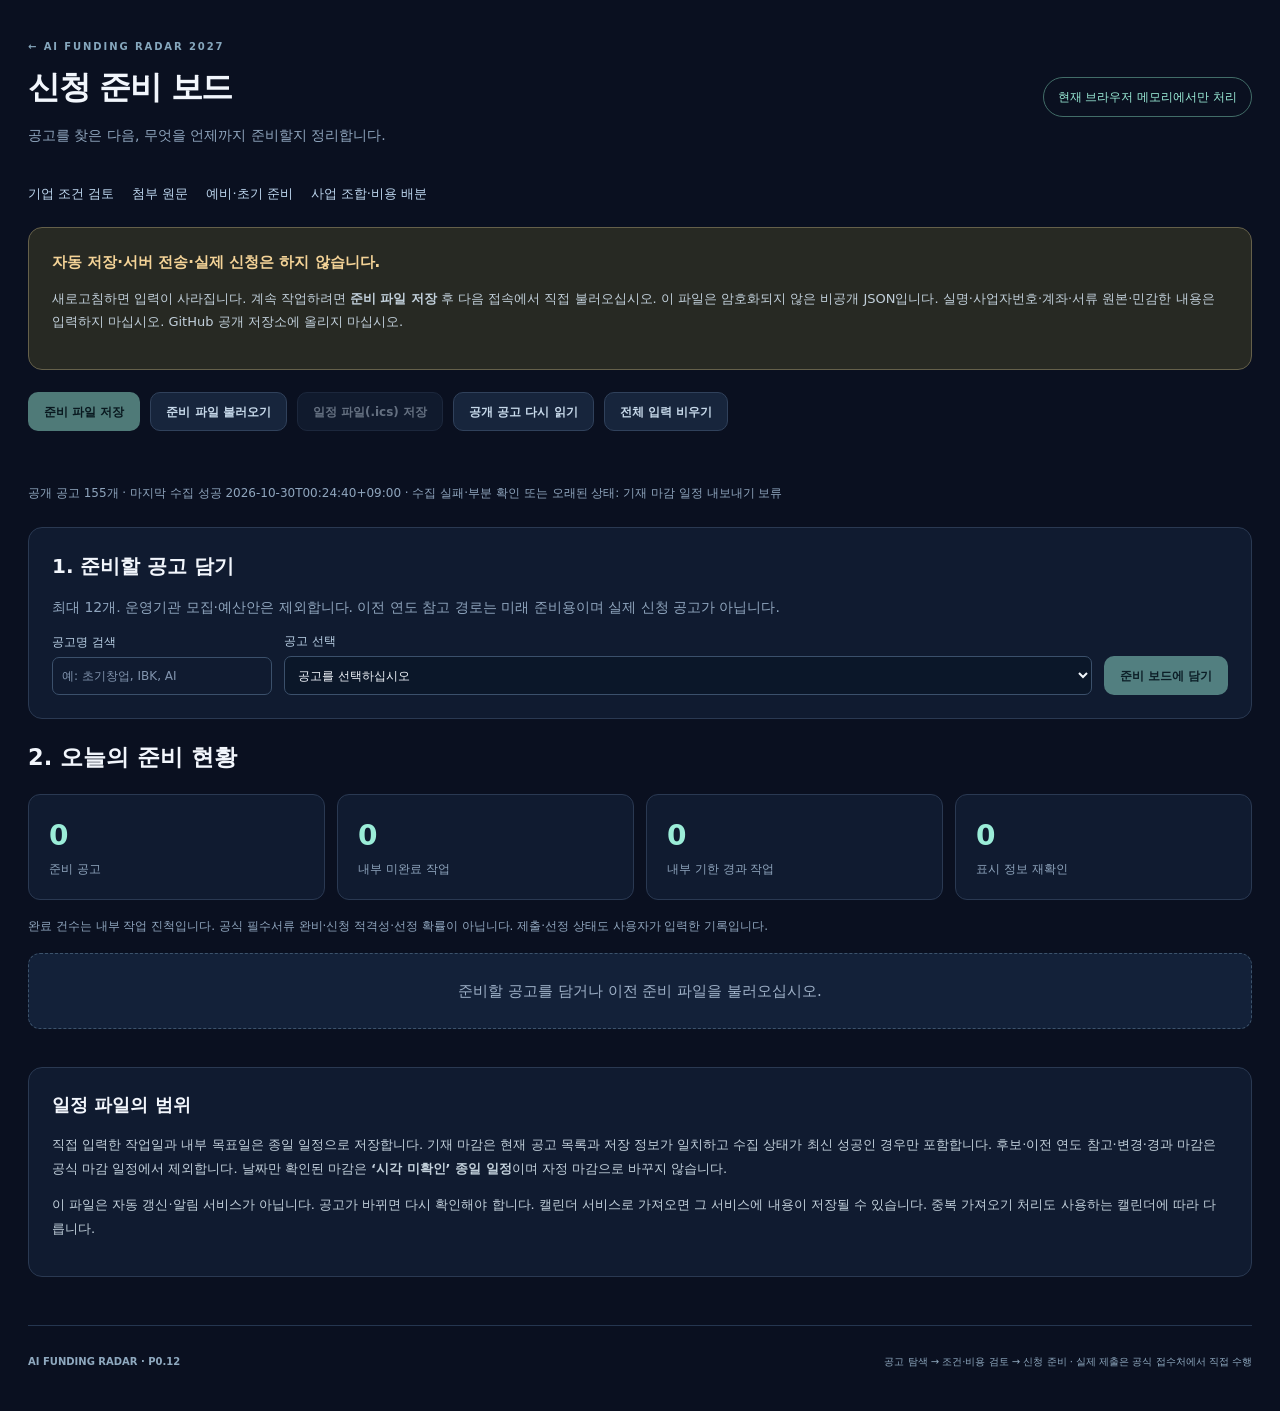
==== applications.html @ 387a22ba "feat: P0.12 private application preparation board and explicit local resumption" ====
<!doctype html>
<html lang="ko">
<head>
<meta charset="utf-8"><meta name="viewport" content="width=device-width,initial-scale=1">
<meta name="referrer" content="no-referrer">
<meta http-equiv="Content-Security-Policy" content="default-src 'self'; script-src 'self'; style-src 'self'; connect-src 'self'; img-src 'self' data:; object-src 'none'; base-uri 'none'; form-action 'none'">
<title>신청 준비 보드 | AI FUNDING RADAR 2027</title>
<link rel="icon" href="assets/favicon.svg" type="image/svg+xml">
<link rel="stylesheet" href="assets/style.css"><link rel="stylesheet" href="assets/applications.css">
<script src="assets/radar-core.js" defer></script><script src="assets/applications-core.js" defer></script><script src="assets/applications-ui.js" defer></script>
</head>
<body><a class="skip-link" href="#board">준비 보드로 이동</a>
<div class="application-shell">
<header class="application-header"><div><a href="index.html" class="eyebrow">← AI FUNDING RADAR 2027</a><h1>신청 준비 보드</h1><p>공고를 찾은 다음, 무엇을 언제까지 준비할지 정리합니다.</p></div><span class="private-badge">현재 브라우저 메모리에서만 처리</span></header>
<nav class="application-nav" aria-label="검토 도구"><a href="eligibility.html">기업 조건 검토</a><a href="attachments.html">첨부 원문</a><a href="startup.html">예비·초기 준비</a><a href="portfolio.html">사업 조합·비용 배분</a></nav>
<section class="privacy-notice" aria-label="저장 및 정보 처리 안내"><b>자동 저장·서버 전송·실제 신청은 하지 않습니다.</b><p>새로고침하면 입력이 사라집니다. 계속 작업하려면 <strong>준비 파일 저장</strong> 후 다음 접속에서 직접 불러오십시오. 이 파일은 암호화되지 않은 비공개 JSON입니다. 실명·사업자번호·계좌·서류 원본·민감한 내용은 입력하지 마십시오. GitHub 공개 저장소에 올리지 마십시오.</p></section>
<section class="toolbar" aria-label="보드 관리">
<button id="saveBoard" class="btn btn-primary" type="button">준비 파일 저장</button>
<label class="btn btn-secondary file-label" for="importFile">준비 파일 불러오기<input id="importFile" type="file" accept=".json,application/json"></label>
<button id="calendarExport" class="btn btn-secondary" type="button">일정 파일(.ics) 저장</button>
<button id="reloadPublic" class="btn btn-secondary" type="button">공개 공고 다시 읽기</button>
<button id="clearBoard" class="btn btn-secondary" type="button">전체 입력 비우기</button>
</section>
<div id="importPreview" class="import-preview" hidden><b id="importSummary"></b><p>검증된 파일의 입력만 가져옵니다. 저장된 상태는 자체기록이며 공고의 적격성·제출·선정을 증명하지 않습니다. 현재 보드를 대체하므로 필요한 입력을 먼저 저장하십시오.</p><button id="applyImport" type="button" class="btn btn-primary">확인 후 현재 보드 대체</button><button id="cancelImport" type="button" class="btn btn-secondary">취소</button></div>
<p id="message" class="message" role="status" aria-live="polite"></p>
<p id="sourceStatus" class="source-status" role="status">공개 공고를 읽고 있습니다.</p>
<section class="picker" aria-labelledby="pickerTitle"><h2 id="pickerTitle">1. 준비할 공고 담기</h2><p>최대 12개. 운영기관 모집·예산안은 제외합니다. 이전 연도 참고 경로는 미래 준비용이며 실제 신청 공고가 아닙니다.</p><div class="picker-controls"><label>공고명 검색<input id="noticeSearch" type="search" maxlength="160" placeholder="예: 초기창업, IBK, AI"></label><label class="grow">공고 선택<select id="noticeSelect" aria-label="준비할 공고"></select></label><button id="addNotice" class="btn btn-primary" type="button" disabled>준비 보드에 담기</button></div></section>
<section aria-labelledby="summaryTitle"><h2 id="summaryTitle">2. 오늘의 준비 현황</h2><div id="summary" class="prep-summary"></div><p class="boundary">완료 건수는 내부 작업 진척입니다. 공식 필수서류 완비·신청 적격성·선정 확률이 아닙니다. 제출·선정 상태도 사용자가 입력한 기록입니다.</p></section>
<section id="board" aria-label="공고별 준비 보드"><p class="empty">준비할 공고를 담거나 이전 준비 파일을 불러오십시오.</p></section>
<section class="calendar-note"><h2>일정 파일의 범위</h2><p>직접 입력한 작업일과 내부 목표일은 종일 일정으로 저장합니다. 기재 마감은 현재 공고 목록과 저장 정보가 일치하고 수집 상태가 최신 성공인 경우만 포함합니다. 후보·이전 연도 참고·변경·경과 마감은 공식 마감 일정에서 제외합니다. 날짜만 확인된 마감은 <b>‘시각 미확인’ 종일 일정</b>이며 자정 마감으로 바꾸지 않습니다.</p><p>이 파일은 자동 갱신·알림 서비스가 아닙니다. 공고가 바뀌면 다시 확인해야 합니다. 캘린더 서비스로 가져오면 그 서비스에 내용이 저장될 수 있습니다. 중복 가져오기 처리도 사용하는 캘린더에 따라 다릅니다.</p></section>
<footer>AI FUNDING RADAR · P0.12 <span>공고 탐색 → 조건·비용 검토 → 신청 준비 · 실제 제출은 공식 접수처에서 직접 수행</span></footer>
</div></body></html>
---- assets/style.css ----
:root{color-scheme:dark;--bg:#0a1020;--panel:#101b30;--panel2:#14233a;--soft:#1b2c46;--line:#2a3952;--muted:#8fa5bd;--text:#f2f6fc;--mint:#9bedd8;--blue:#9cb9ff;--purple:#c5b2ff;--gold:#f4d397;--warn:#f5b579;--radius:17px}
*{box-sizing:border-box}
html{scroll-behavior:smooth}
body{margin:0;background:var(--bg);color:var(--text);font-family:Inter,"Pretendard","Apple SD Gothic Neo","Malgun Gothic",system-ui,-apple-system,sans-serif;font-size:15px;line-height:1.5}
a{color:inherit;text-decoration:none}
button,input,select{font:inherit}
button{cursor:pointer}
a:focus-visible,button:focus-visible,input:focus-visible,select:focus-visible{outline:2px solid var(--mint);outline-offset:3px}
.sr-only{position:absolute!important;width:1px;height:1px;clip:rect(0,0,0,0);overflow:hidden;white-space:nowrap}
.skip-link{position:absolute;left:12px;top:-60px;z-index:200;background:var(--mint);color:#081220;padding:10px}
.skip-link:focus{top:12px}
.app-shell{display:grid;grid-template-columns:260px minmax(0,1fr);max-width:1800px;min-height:100vh;margin:auto}
.rail{background:#0d1729;border-right:1px solid #23324a;position:sticky;top:0;align-self:start;height:100vh;padding:34px 20px;display:flex;flex-direction:column;gap:42px}
.logo{display:flex;align-items:center;gap:12px;font-size:15px;font-weight:700;letter-spacing:.04em;line-height:1.13}
.logo b{color:var(--mint)}
.logo small{display:block;margin-top:6px;font-size:9px;font-weight:650;color:#879bb7;letter-spacing:.18em}
.logo-mark{display:grid;place-items:center;position:relative;font-size:22px;width:46px;height:46px;border:1px solid #74e2d0;border-radius:13px;color:var(--mint);font-weight:850}
.light-dot{width:6px;height:6px;position:absolute;right:-2px;top:6px;background:#af98ff;border-radius:50%}
.rail-label{text-transform:uppercase;color:#687d99;letter-spacing:.18em;font-size:10px;font-weight:750;margin-bottom:-24px}
.rail nav{display:grid;gap:6px}
.nav-item{display:flex;align-items:center;gap:14px;border:1px solid transparent;border-radius:12px;color:#a1b2c9;padding:13px 15px;font-size:13px;font-weight:650}
.nav-item:hover,.nav-item.active{background:#192a44;border-color:#293b57;color:var(--mint)}
.nav-icon{font-size:18px;width:18px;display:inline-flex;justify-content:center}
.rail-bottom{margin-top:auto;background:#15243a;border:1px solid #2a3d58;border-radius:14px;padding:18px}
.safety-icon{display:inline-grid;place-items:center;width:34px;height:34px;border-radius:10px;background:#234439;color:#a8ebd4;margin-bottom:10px}
.rail-bottom b{font-size:13px}
.rail-bottom p{color:var(--muted);font-size:11px;line-height:1.75;margin:7px 0 0}
.main{padding:34px 47px 24px;max-width:1440px;min-width:0}
.topbar{display:flex;align-items:center;justify-content:space-between;gap:20px;margin-bottom:28px}
.eyebrow{font-size:10px;color:#86a7bd;letter-spacing:.19em;font-weight:800}
h1{font-size:24px;margin:6px 0 0;letter-spacing:-.04em;font-weight:750}
h1 span{color:var(--mint)}
.top-actions{display:flex;align-items:center;gap:12px}
.time-label{color:var(--muted);font-size:12px;white-space:nowrap}
.btn{display:inline-flex;align-items:center;justify-content:center;gap:8px;min-height:39px;padding:9px 15px;border-radius:10px;font-weight:700;font-size:12px;white-space:nowrap;border:1px solid transparent;transition:transform .15s,border-color .15s,background .15s}
.btn:hover{transform:translateY(-1px)}
.btn-primary{color:#08221e;background:var(--mint)}
.btn-primary:hover{background:#b9fbe9}
.btn-secondary{background:#17253c;color:#c7d9ea;border-color:#30415b}
.btn-secondary:hover{border-color:#8aa9c8}
.btn-ghost{color:#ddeaf9;border-color:#677b9c;background:#18213b71}
.hero{position:relative;display:flex;align-items:center;overflow:hidden;border:1px solid #345172;border-radius:20px;background:radial-gradient(circle at 77% 47%,#273862 0,#182a46 36%,#122039 77%);min-height:302px;padding:42px 52px}
.hero::after{content:"";position:absolute;inset:0;background-image:linear-gradient(#ffffff07 1px,transparent 1px),linear-gradient(90deg,#ffffff07 1px,transparent 1px);background-size:38px 38px;mask-image:linear-gradient(to left,#000,transparent 75%);pointer-events:none}
.hero-copy{position:relative;z-index:1;max-width:620px}
.hero-badge{display:inline-flex;gap:8px;align-items:center;color:#bde3e2;font-size:10px;font-weight:800;letter-spacing:.12em}
.live-dot{display:inline-block;width:7px;height:7px;background:var(--mint);border-radius:100%;box-shadow:0 0 12px #88cdbc}
.hero h2{font-size:clamp(28px,3.05vw,43px);letter-spacing:-.06em;line-height:1.26;margin:17px 0 12px;font-weight:800}
.hero h2 em{font-style:normal;color:var(--mint)}
.hero p{color:#becbe1;font-size:13px;line-height:1.85;margin:0}
.hero-links{display:flex;gap:10px;margin-top:22px}
.hero-visual{position:absolute;right:6%;top:25px;width:285px;height:260px;display:grid;place-items:center}
.sphere{width:170px;height:170px;border-radius:50%;background:radial-gradient(circle at 38% 29%,#5377a3,#273d68 55%,#111d3c 83%);border:1px solid #9fc6f676;box-shadow:0 0 70px #81aaf71a,inset -15px -12px 26px #12152d95;display:flex;flex-direction:column;align-items:center;justify-content:center}
.sphere span{font-size:56px;letter-spacing:-.06em;font-weight:820;color:#d8effb;text-shadow:0 0 20px #aeaeff99}
.sphere small{font-size:12px;letter-spacing:.3em;color:#a6d5cb}
.orbit{position:absolute;border:1px solid #aacdeb4b;border-radius:50%;transform:rotate(-25deg)}
.orbit-one{width:255px;height:105px}
.orbit-two{width:255px;height:255px;border-color:#b4b7f62a}
.orbit-tag{position:absolute;padding:5px 9px;border:1px solid #7185a8;border-radius:7px;background:#1f3454;color:#dbedff;font-size:10px;font-weight:800;letter-spacing:.1em}
.tag-one{top:40px;right:30px}.tag-two{bottom:46px;left:1px}.tag-three{bottom:34px;right:38px}
.status-strip{display:flex;gap:11px;align-items:center;padding:14px 17px;margin:17px 0 22px;border:1px solid #435069;border-radius:11px;background:#1b2637;color:#d8e4f4;font-size:12px}
.status-strip strong{font-size:12px}.status-strip .status-detail{color:#a8bbce;flex:1}
.status-strip a{color:#b8e4d8;font-weight:750;white-space:nowrap}
.status-dot{display:inline-block;border-radius:50%;height:8px;width:8px;background:#7eddb8;flex-shrink:0}
.status-warn{background:var(--warn)}.status-fail{background:#ee8598}
.stats{display:grid;grid-template-columns:repeat(4,minmax(0,1fr));gap:13px}
.stat{padding:20px 22px;min-height:120px;border:1px solid #2b3952;border-radius:14px;background:linear-gradient(135deg,#15243a,#111e33);display:flex;flex-direction:column;align-items:flex-start}
.stat-label{font-size:11px;color:#a3b6ce;font-weight:650}
.stat strong{font-size:35px;letter-spacing:-.05em;line-height:1.22;margin:8px 0 3px}
.stat small{font-size:10px;color:#829ab5}
.stat:nth-child(2) strong{color:var(--mint)}.stat:nth-child(3) strong{color:var(--purple)}
.section{margin-top:54px;scroll-margin-top:28px}
.section-title{display:flex;justify-content:space-between;align-items:flex-end;gap:16px;margin-bottom:24px}
.section-title h2{font-size:26px;margin:6px 0 4px;letter-spacing:-.055em}
.section-title p{font-size:12px;color:#a8bad0;margin:0}
.filters{display:grid;grid-template-columns:minmax(230px,2fr) repeat(3,minmax(115px,1fr));gap:10px;padding:15px;border:1px solid #293b55;border-radius:13px;background:#111d31}
.filters label{display:flex;min-width:0}
.search-wrap{display:flex;align-items:center;gap:9px;padding:0 12px;background:#0b1729;border:1px solid #30415c;border-radius:8px}
.search-wrap span{font-size:22px;color:#a3b9d8;line-height:1}
input[type=search]{width:100%;color:#eaf4ff;background:transparent;border:0;outline:0;font-size:12px;min-height:38px}
input::placeholder{color:#8194ae}
select{width:100%;min-height:39px;max-width:100%;background:#18293f;border:1px solid #32445e;border-radius:8px;padding:8px 9px;color:#d9e8f7;font-size:12px}
.result-toolbar{display:flex;justify-content:space-between;gap:10px;align-items:center;margin:19px 3px 13px;color:#adc1d5;font-size:12px}
.legend{display:flex;align-items:center;gap:6px;color:#8ea3bc;font-size:10px}
.legend i{height:7px;width:7px;background:var(--mint);border-radius:50%}
.legend i.gold{background:#e9c889;margin-left:8px}.legend i.muted{background:#7188a7;margin-left:8px}
.card-list{display:grid;gap:12px}
.program-card{padding:20px 22px;background:linear-gradient(130deg,#142238,#111e31);border:1px solid #293b54;border-radius:14px}
.program-card:hover{border-color:#577492}
.card-top{display:flex;align-items:center;flex-wrap:wrap;gap:7px;margin-bottom:12px}
.tag{border-radius:5px;padding:4px 7px;font-size:10px;font-weight:800;letter-spacing:.01em;background:#283d50;color:#b8ced9}
.tag.s-green{background:#1a4d45;color:#acecdb}.tag.s-gold{background:#4d3c2e;color:#f2d3a8}.tag.s-gray{background:#2a3346;color:#adbacf}.tag.s-purple{background:#3b3259;color:#d3c3ff}
.tag.kind{background:#253a58;color:#bfd8f8}
.card-main{display:flex;align-items:flex-start;justify-content:space-between;gap:20px}
.program-card h3{font-size:17px;line-height:1.45;margin:0 0 11px;letter-spacing:-.034em}
.program-card .meta{display:flex;flex-wrap:wrap;gap:6px 17px;color:#c0cfe1;font-size:11px}
.program-card .meta span:before{content:"· ";color:#7797b0}
.program-card .desc{color:#9fb3cc;font-size:12px;margin:12px 0 0;line-height:1.65}
.deadline{min-width:115px;text-align:right}
.deadline b{font-size:13px;color:#f0d7ad;display:block}
.deadline span{color:#97adc4;font-size:10px}
.card-bottom{display:flex;justify-content:space-between;align-items:center;gap:15px;margin-top:16px;padding-top:13px;border-top:1px solid #283850}
.card-bottom .amount{font-size:12px;color:#d9e8f2;font-weight:750}
.card-bottom a{color:#a9ecd7;font-size:11px;font-weight:750;white-space:nowrap}
.empty{background:#132139;border:1px dashed #3c536c;padding:26px;text-align:center;color:#9eb0c7;border-radius:12px}
.step-grid{display:grid;grid-template-columns:repeat(4,minmax(0,1fr));gap:12px}
.step{padding:20px;border:1px solid #30415d;background:#132239;border-radius:13px}
.step-no{display:block;font-size:13px;color:#b2dacc;font-weight:850;margin-bottom:18px}
.step b{display:block;font-size:13px}
.step p{margin:8px 0 0;color:#9db1c9;font-size:11px;line-height:1.75}
.note-bar{margin-top:13px;border:1px solid #4b493d;background:#2b2b28;padding:17px;color:#e2d9c7;border-radius:10px;font-size:12px;line-height:1.9}
.note-bar b{color:#f6d6a1;margin-right:10px}
.audit-grid{display:grid;grid-template-columns:repeat(2,minmax(0,1fr));gap:13px}
.audit-card{padding:20px;background:#13243a;border:1px solid #2c425b;border-radius:13px}
.audit-card span{font-size:11px;color:#91a9c3}
.audit-card strong{display:block;font-size:20px;margin:8px 0;color:#eff5ff}
.audit-card p{font-size:11px;color:#b4c4d7;margin:0;line-height:1.7}
.audit-box{border:1px solid #2d4057;background:#101c30;margin-top:13px;border-radius:12px;padding:22px;color:#a7bbd0;font-size:12px;line-height:1.9}
.audit-box b{color:#e7f2fd;font-size:13px}
.audit-box a{color:var(--mint);text-decoration:underline}
footer{display:flex;align-items:center;gap:16px;justify-content:space-between;padding:28px 0 8px;margin-top:48px;border-top:1px solid #253650;color:#8fa9bf;font-size:10px;font-weight:750}
footer span{font-weight:450}
@media (max-width:1100px){.app-shell{grid-template-columns:205px minmax(0,1fr)}.rail{padding:26px 14px}.main{padding:27px 27px}.hero{padding:36px 36px}.hero-visual{right:-40px;opacity:.65}.hero-copy{max-width:460px}.filters{grid-template-columns:minmax(170px,2fr) repeat(3,minmax(96px,1fr))}.stat{padding:15px}.step-grid{grid-template-columns:repeat(2,1fr)}}
@media (max-width:790px){.app-shell{display:block}.rail{position:static;height:auto;padding:12px 20px 0;gap:12px}.logo{font-size:12px}.logo-mark{width:34px;height:34px;font-size:18px}.rail-label,.rail-bottom{display:none}.rail nav{display:flex;overflow-x:auto;padding:5px 0 12px;gap:6px}.nav-item{white-space:nowrap;padding:7px 10px;font-size:11px}.nav-icon{display:none}.main{padding:22px 18px}.topbar{align-items:flex-start}.top-actions{flex-direction:column;align-items:flex-end}.time-label{font-size:10px}.hero{padding:29px;min-height:275px}.hero-visual{right:-130px;opacity:.4}.hero h2{font-size:29px}.hero-copy{max-width:100%}.stats{grid-template-columns:repeat(2,1fr)}.filters{grid-template-columns:repeat(3,minmax(0,1fr))}.search-wrap{grid-column:span 3}.section{margin-top:42px}.result-toolbar .legend{display:none}}
@media (max-width:520px){.main{padding:18px 12px}.topbar{display:block}.top-actions{display:flex;flex-direction:row;justify-content:space-between;margin-top:13px}.top-actions .btn{font-size:10px}.hero{padding:24px 20px}.hero-visual{opacity:.13}.hero h2{font-size:27px}.hero p{font-size:12px}.hero-links{flex-wrap:wrap}.stat{min-height:100px}.stat strong{font-size:28px}.stat-label{font-size:10px}.section-title h2{font-size:22px}.section-title p{font-size:11px}.filters{gap:7px;padding:10px}.filters select{font-size:10px;padding:6px}.program-card{padding:16px}.card-main{display:block}.deadline{text-align:left;margin-top:12px}.deadline b,.deadline span{display:inline;margin-right:8px}.card-bottom{align-items:flex-start}.card-bottom .amount{line-height:1.7}.card-bottom a{font-size:10px}.step-grid{grid-template-columns:1fr}.audit-grid{grid-template-columns:1fr}.status-strip{flex-wrap:wrap}.status-strip .status-detail{flex-basis:80%}footer{flex-direction:column;align-items:flex-start;gap:6px}}

/* P0.2 evidence */
.filter-extra{display:flex;gap:16px;flex-wrap:wrap;padding:13px 4px}.filter-extra label{display:flex;align-items:center;gap:8px;color:#a8bad0;font-size:12px}.filter-extra select{width:auto}.quality-summary{padding:14px 17px;border:1px solid #3a5069;border-radius:10px;color:#c4d5e7;font-size:12px;line-height:1.8}.evidence-details{margin-top:14px;padding-top:12px;border-top:1px solid #2a3952;color:#aec3d9;font-size:12px;line-height:1.8}.evidence-details summary,.audit-box summary{cursor:pointer;color:#b2efda;font-weight:700}.evidence-details a,.review-item a{color:#a4ebd7;text-decoration:underline;overflow-wrap:anywhere}.evidence-details code{color:#d3c3ff}.review-item{border-top:1px solid #2a3952;padding:15px 0;overflow-wrap:anywhere}.warning{color:#f5b579}@media(max-width:520px){.filter-extra{display:block}.filter-extra label{margin:8px 0}.evidence-details{font-size:11px}}
---- assets/applications.css ----
.application-shell{max-width:1320px;margin:0 auto;padding:34px 28px}.application-header{display:flex;align-items:center;justify-content:space-between;gap:20px}.application-header h1{font-size:32px}.application-header p,.picker p{color:var(--muted);font-size:14px}.private-badge{font-size:12px;padding:10px 14px;border:1px solid #426d68;border-radius:40px;color:var(--mint);white-space:nowrap}.application-nav{display:flex;flex-wrap:wrap;gap:18px;margin:24px 0;font-size:13px;color:#bdd6ee}.application-nav a:hover{text-decoration:underline}.privacy-notice,.calendar-note,.picker,.import-preview{border:1px solid var(--line);padding:23px;border-radius:14px;background:var(--panel);margin:22px 0}.privacy-notice{border-color:#65604a;background:#272923}.privacy-notice p,.calendar-note p,.import-preview p{font-size:13px;line-height:1.8;color:#c2d0db}.privacy-notice b{color:var(--gold)}.toolbar{display:flex;gap:10px;flex-wrap:wrap}.file-label{position:relative;cursor:pointer;overflow:hidden}.file-label input{position:absolute;inset:0;opacity:0;cursor:pointer;width:100%;height:100%}.file-label:focus-within{outline:2px solid var(--mint);outline-offset:2px}.message{min-height:24px;color:var(--mint);font-size:14px}.message.error{color:#ffbdc7}.source-status,.boundary{font-size:12px;color:var(--muted);line-height:1.8}.picker h2,.calendar-note h2{margin-top:0;font-size:20px}.picker-controls{display:flex;align-items:flex-end;gap:12px}.picker-controls label{min-width:220px;display:grid;gap:6px;font-size:12px;color:#b9d0e5}.picker-controls .grow{flex:1;min-width:0}input,select{font:inherit;color:var(--text);background:#0b1729;border:1px solid #3b506b;border-radius:7px;padding:9px;width:100%;min-width:0}.picker input[type=search]{border:1px solid #3b506b;padding:9px}.prep-summary{display:grid;grid-template-columns:repeat(4,1fr);gap:12px;margin:16px 0}.prep-summary div{border:1px solid var(--line);border-radius:12px;padding:20px;background:var(--panel)}.prep-summary strong{font-size:28px;display:block;color:var(--mint)}.prep-summary span{font-size:12px;color:var(--muted)}.application-card{border:1px solid #354865;background:#122137;border-radius:16px;padding:24px;margin-top:20px;overflow-wrap:anywhere}.application-card h3{margin:8px 0 6px;font-size:20px;line-height:1.5}.card-heading{display:flex;justify-content:space-between;align-items:flex-start;gap:20px}.stage-fields{display:grid;grid-template-columns:1fr 1fr;gap:14px;margin:18px 0}.stage-fields label{display:grid;gap:5px;font-size:12px;color:var(--muted)}.readiness-label{font-size:12px;color:var(--mint)}.source-badges{display:flex;gap:7px;flex-wrap:wrap}.source-badges span{font-size:11px;border-radius:6px;padding:5px 8px;background:#2e3d52;color:#d3e3f4}.application-card a{color:var(--mint);font-size:12px;text-decoration:underline}.alert-list{padding:14px 18px;background:#332c29;border:1px solid #716048;border-radius:8px;font-size:12px;color:#f2d7ad;line-height:1.8;margin-top:16px}.alert-list p{margin:4px 0}.change-table{width:100%;border-collapse:collapse;font-size:12px;margin:12px 0}.change-table td,.change-table th{border:1px solid #46566b;padding:8px;text-align:left;max-width:420px;overflow-wrap:anywhere}.tasks{display:grid;gap:8px;margin:16px 0}.task-row{display:grid;grid-template-columns:1fr 190px 160px 65px;gap:9px;align-items:center;padding:10px;border:1px solid #2c3c55;border-radius:9px;background:#101c30}.task-row p{margin:0;font-size:13px}.task-row small{display:block;font-size:10px;color:var(--muted)}.task-row label{font-size:10px;color:var(--muted)}.task-row select,.task-row input{font-size:12px}.task-row button{font-size:11px;min-height:34px;padding:6px}.new-task{display:flex;gap:10px}.new-task input{font-size:13px}.task-context{font-size:12px;color:#a8bbd1;margin:13px 0}.dirty-indicator{color:var(--gold)}.import-preview[hidden]{display:none}.btn:disabled{cursor:not-allowed;opacity:.48;transform:none}.calendar-note{margin-top:38px}.calendar-note h2{font-size:18px}@media(max-width:800px){.application-shell{padding:22px 15px}.application-header{display:block}.private-badge{display:inline-block;margin-top:10px}.picker-controls{flex-wrap:wrap}.picker-controls label,.picker-controls .grow{width:100%;min-width:100%}.prep-summary{grid-template-columns:1fr 1fr}.task-row{grid-template-columns:1fr 1fr}.task-row p{grid-column:span 2}.stage-fields{grid-template-columns:1fr}.application-card{padding:16px}.card-heading{gap:8px}.application-card h3{font-size:17px}.change-table{font-size:11px}.toolbar .btn{white-space:normal}.new-task{flex-wrap:wrap}.new-task button{width:100%}}
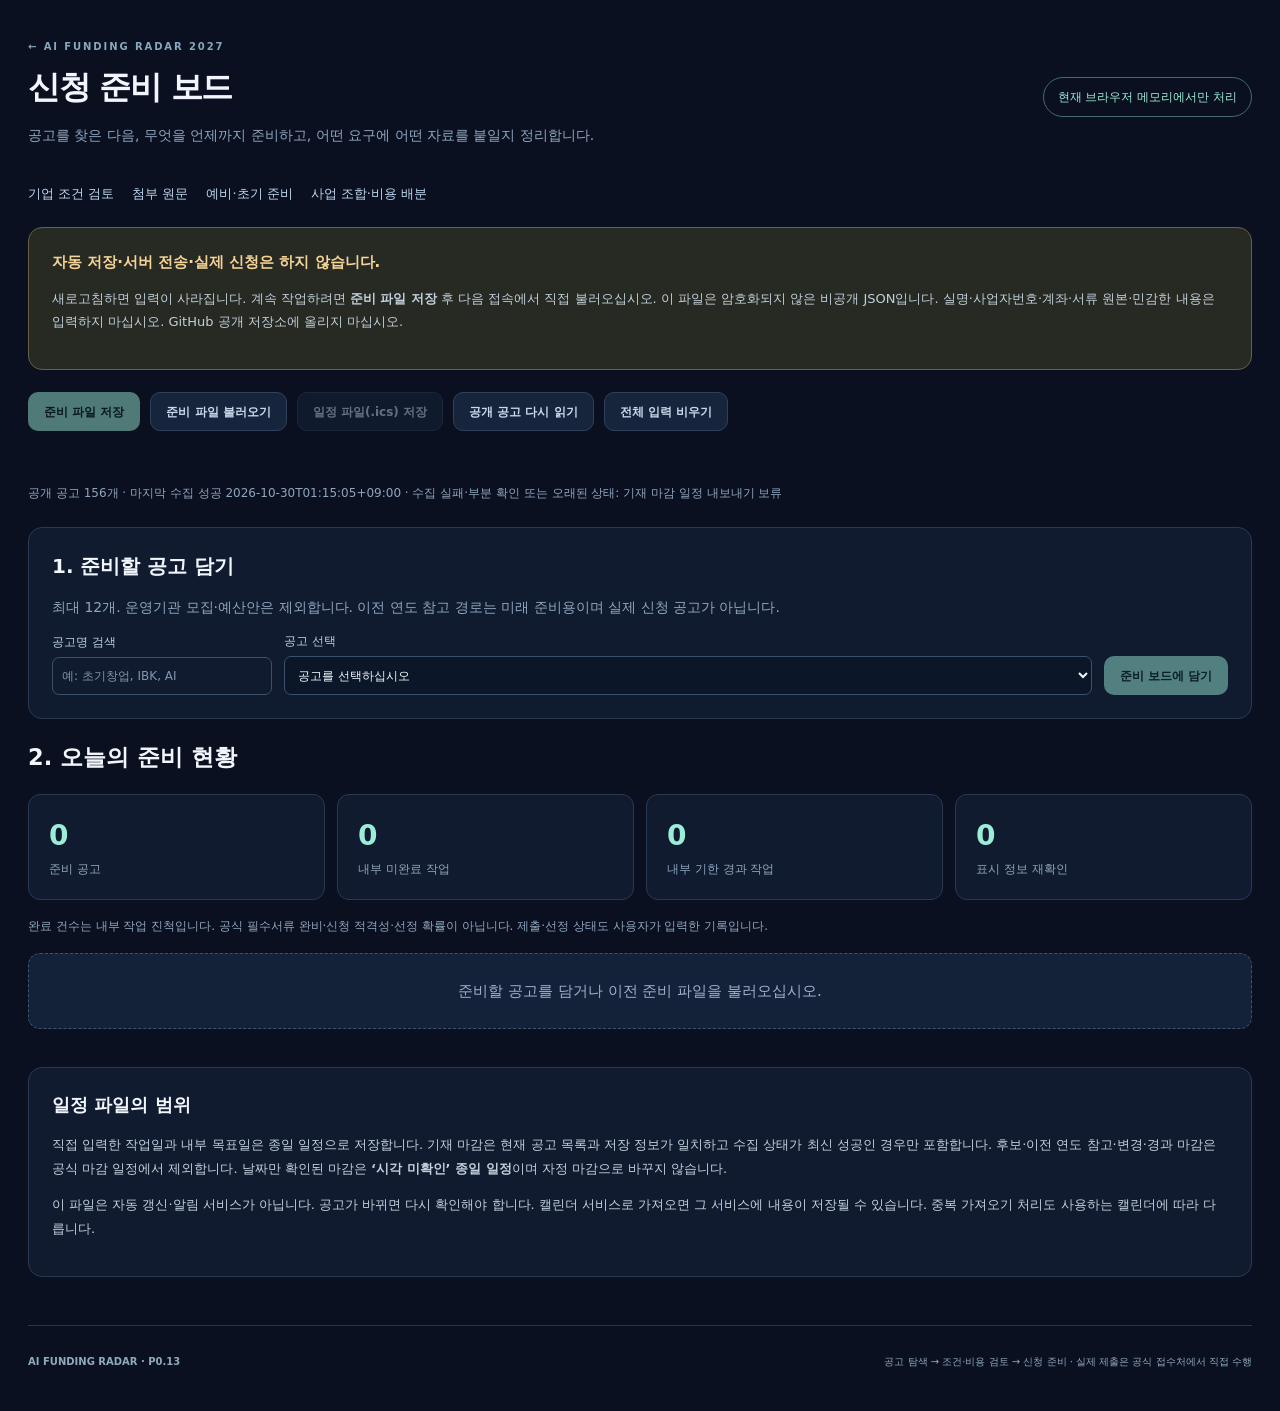
==== commit b8d15280: "feat: P0.13 requirement evidence ledger and local preflight reports" ====
--- a/applications.html
+++ b/applications.html
@@ -7,11 +7,11 @@
 <title>신청 준비 보드 | AI FUNDING RADAR 2027</title>
 <link rel="icon" href="assets/favicon.svg" type="image/svg+xml">
 <link rel="stylesheet" href="assets/style.css"><link rel="stylesheet" href="assets/applications.css">
-<script src="assets/radar-core.js" defer></script><script src="assets/applications-core.js" defer></script><script src="assets/applications-ui.js" defer></script>
+<script src="assets/radar-core.js" defer></script><script src="assets/applications-core.js" defer></script><script src="assets/application-dossier.js" defer></script><script src="assets/application-dossier-view.js" defer></script><script src="assets/applications-ui.js" defer></script>
 </head>
 <body><a class="skip-link" href="#board">준비 보드로 이동</a>
 <div class="application-shell">
-<header class="application-header"><div><a href="index.html" class="eyebrow">← AI FUNDING RADAR 2027</a><h1>신청 준비 보드</h1><p>공고를 찾은 다음, 무엇을 언제까지 준비할지 정리합니다.</p></div><span class="private-badge">현재 브라우저 메모리에서만 처리</span></header>
+<header class="application-header"><div><a href="index.html" class="eyebrow">← AI FUNDING RADAR 2027</a><h1>신청 준비 보드</h1><p>공고를 찾은 다음, 무엇을 언제까지 준비하고, 어떤 요구에 어떤 자료를 붙일지 정리합니다.</p></div><span class="private-badge">현재 브라우저 메모리에서만 처리</span></header>
 <nav class="application-nav" aria-label="검토 도구"><a href="eligibility.html">기업 조건 검토</a><a href="attachments.html">첨부 원문</a><a href="startup.html">예비·초기 준비</a><a href="portfolio.html">사업 조합·비용 배분</a></nav>
 <section class="privacy-notice" aria-label="저장 및 정보 처리 안내"><b>자동 저장·서버 전송·실제 신청은 하지 않습니다.</b><p>새로고침하면 입력이 사라집니다. 계속 작업하려면 <strong>준비 파일 저장</strong> 후 다음 접속에서 직접 불러오십시오. 이 파일은 암호화되지 않은 비공개 JSON입니다. 실명·사업자번호·계좌·서류 원본·민감한 내용은 입력하지 마십시오. GitHub 공개 저장소에 올리지 마십시오.</p></section>
 <section class="toolbar" aria-label="보드 관리">
@@ -21,12 +21,12 @@
 <button id="reloadPublic" class="btn btn-secondary" type="button">공개 공고 다시 읽기</button>
 <button id="clearBoard" class="btn btn-secondary" type="button">전체 입력 비우기</button>
 </section>
-<div id="importPreview" class="import-preview" hidden><b id="importSummary"></b><p>검증된 파일의 입력만 가져옵니다. 저장된 상태는 자체기록이며 공고의 적격성·제출·선정을 증명하지 않습니다. 현재 보드를 대체하므로 필요한 입력을 먼저 저장하십시오.</p><button id="applyImport" type="button" class="btn btn-primary">확인 후 현재 보드 대체</button><button id="cancelImport" type="button" class="btn btn-secondary">취소</button></div>
+<div id="importPreview" class="import-preview" hidden><b id="importSummary"></b><p>검증된 파일의 입력만 가져옵니다. P0.12(v1) 파일은 기존 작업을 보존하고 빈 문서 목록을 추가합니다. 새 v2 파일은 이전 화면에서 열 수 없습니다. 저장된 상태는 자체기록이며 공고의 적격성·제출·선정을 증명하지 않습니다. 현재 보드를 대체하므로 필요한 입력을 먼저 저장하십시오.</p><button id="applyImport" type="button" class="btn btn-primary">확인 후 현재 보드 대체</button><button id="cancelImport" type="button" class="btn btn-secondary">취소</button></div>
 <p id="message" class="message" role="status" aria-live="polite"></p>
 <p id="sourceStatus" class="source-status" role="status">공개 공고를 읽고 있습니다.</p>
 <section class="picker" aria-labelledby="pickerTitle"><h2 id="pickerTitle">1. 준비할 공고 담기</h2><p>최대 12개. 운영기관 모집·예산안은 제외합니다. 이전 연도 참고 경로는 미래 준비용이며 실제 신청 공고가 아닙니다.</p><div class="picker-controls"><label>공고명 검색<input id="noticeSearch" type="search" maxlength="160" placeholder="예: 초기창업, IBK, AI"></label><label class="grow">공고 선택<select id="noticeSelect" aria-label="준비할 공고"></select></label><button id="addNotice" class="btn btn-primary" type="button" disabled>준비 보드에 담기</button></div></section>
 <section aria-labelledby="summaryTitle"><h2 id="summaryTitle">2. 오늘의 준비 현황</h2><div id="summary" class="prep-summary"></div><p class="boundary">완료 건수는 내부 작업 진척입니다. 공식 필수서류 완비·신청 적격성·선정 확률이 아닙니다. 제출·선정 상태도 사용자가 입력한 기록입니다.</p></section>
 <section id="board" aria-label="공고별 준비 보드"><p class="empty">준비할 공고를 담거나 이전 준비 파일을 불러오십시오.</p></section>
 <section class="calendar-note"><h2>일정 파일의 범위</h2><p>직접 입력한 작업일과 내부 목표일은 종일 일정으로 저장합니다. 기재 마감은 현재 공고 목록과 저장 정보가 일치하고 수집 상태가 최신 성공인 경우만 포함합니다. 후보·이전 연도 참고·변경·경과 마감은 공식 마감 일정에서 제외합니다. 날짜만 확인된 마감은 <b>‘시각 미확인’ 종일 일정</b>이며 자정 마감으로 바꾸지 않습니다.</p><p>이 파일은 자동 갱신·알림 서비스가 아닙니다. 공고가 바뀌면 다시 확인해야 합니다. 캘린더 서비스로 가져오면 그 서비스에 내용이 저장될 수 있습니다. 중복 가져오기 처리도 사용하는 캘린더에 따라 다릅니다.</p></section>
-<footer>AI FUNDING RADAR · P0.12 <span>공고 탐색 → 조건·비용 검토 → 신청 준비 · 실제 제출은 공식 접수처에서 직접 수행</span></footer>
+<footer>AI FUNDING RADAR · P0.13 <span>공고 탐색 → 조건·비용 검토 → 신청 준비 · 실제 제출은 공식 접수처에서 직접 수행</span></footer>
 </div></body></html>
--- a/assets/applications.css
+++ b/assets/applications.css
@@ -1 +1,15 @@
 .application-shell{max-width:1320px;margin:0 auto;padding:34px 28px}.application-header{display:flex;align-items:center;justify-content:space-between;gap:20px}.application-header h1{font-size:32px}.application-header p,.picker p{color:var(--muted);font-size:14px}.private-badge{font-size:12px;padding:10px 14px;border:1px solid #426d68;border-radius:40px;color:var(--mint);white-space:nowrap}.application-nav{display:flex;flex-wrap:wrap;gap:18px;margin:24px 0;font-size:13px;color:#bdd6ee}.application-nav a:hover{text-decoration:underline}.privacy-notice,.calendar-note,.picker,.import-preview{border:1px solid var(--line);padding:23px;border-radius:14px;background:var(--panel);margin:22px 0}.privacy-notice{border-color:#65604a;background:#272923}.privacy-notice p,.calendar-note p,.import-preview p{font-size:13px;line-height:1.8;color:#c2d0db}.privacy-notice b{color:var(--gold)}.toolbar{display:flex;gap:10px;flex-wrap:wrap}.file-label{position:relative;cursor:pointer;overflow:hidden}.file-label input{position:absolute;inset:0;opacity:0;cursor:pointer;width:100%;height:100%}.file-label:focus-within{outline:2px solid var(--mint);outline-offset:2px}.message{min-height:24px;color:var(--mint);font-size:14px}.message.error{color:#ffbdc7}.source-status,.boundary{font-size:12px;color:var(--muted);line-height:1.8}.picker h2,.calendar-note h2{margin-top:0;font-size:20px}.picker-controls{display:flex;align-items:flex-end;gap:12px}.picker-controls label{min-width:220px;display:grid;gap:6px;font-size:12px;color:#b9d0e5}.picker-controls .grow{flex:1;min-width:0}input,select{font:inherit;color:var(--text);background:#0b1729;border:1px solid #3b506b;border-radius:7px;padding:9px;width:100%;min-width:0}.picker input[type=search]{border:1px solid #3b506b;padding:9px}.prep-summary{display:grid;grid-template-columns:repeat(4,1fr);gap:12px;margin:16px 0}.prep-summary div{border:1px solid var(--line);border-radius:12px;padding:20px;background:var(--panel)}.prep-summary strong{font-size:28px;display:block;color:var(--mint)}.prep-summary span{font-size:12px;color:var(--muted)}.application-card{border:1px solid #354865;background:#122137;border-radius:16px;padding:24px;margin-top:20px;overflow-wrap:anywhere}.application-card h3{margin:8px 0 6px;font-size:20px;line-height:1.5}.card-heading{display:flex;justify-content:space-between;align-items:flex-start;gap:20px}.stage-fields{display:grid;grid-template-columns:1fr 1fr;gap:14px;margin:18px 0}.stage-fields label{display:grid;gap:5px;font-size:12px;color:var(--muted)}.readiness-label{font-size:12px;color:var(--mint)}.source-badges{display:flex;gap:7px;flex-wrap:wrap}.source-badges span{font-size:11px;border-radius:6px;padding:5px 8px;background:#2e3d52;color:#d3e3f4}.application-card a{color:var(--mint);font-size:12px;text-decoration:underline}.alert-list{padding:14px 18px;background:#332c29;border:1px solid #716048;border-radius:8px;font-size:12px;color:#f2d7ad;line-height:1.8;margin-top:16px}.alert-list p{margin:4px 0}.change-table{width:100%;border-collapse:collapse;font-size:12px;margin:12px 0}.change-table td,.change-table th{border:1px solid #46566b;padding:8px;text-align:left;max-width:420px;overflow-wrap:anywhere}.tasks{display:grid;gap:8px;margin:16px 0}.task-row{display:grid;grid-template-columns:1fr 190px 160px 65px;gap:9px;align-items:center;padding:10px;border:1px solid #2c3c55;border-radius:9px;background:#101c30}.task-row p{margin:0;font-size:13px}.task-row small{display:block;font-size:10px;color:var(--muted)}.task-row label{font-size:10px;color:var(--muted)}.task-row select,.task-row input{font-size:12px}.task-row button{font-size:11px;min-height:34px;padding:6px}.new-task{display:flex;gap:10px}.new-task input{font-size:13px}.task-context{font-size:12px;color:#a8bbd1;margin:13px 0}.dirty-indicator{color:var(--gold)}.import-preview[hidden]{display:none}.btn:disabled{cursor:not-allowed;opacity:.48;transform:none}.calendar-note{margin-top:38px}.calendar-note h2{font-size:18px}@media(max-width:800px){.application-shell{padding:22px 15px}.application-header{display:block}.private-badge{display:inline-block;margin-top:10px}.picker-controls{flex-wrap:wrap}.picker-controls label,.picker-controls .grow{width:100%;min-width:100%}.prep-summary{grid-template-columns:1fr 1fr}.task-row{grid-template-columns:1fr 1fr}.task-row p{grid-column:span 2}.stage-fields{grid-template-columns:1fr}.application-card{padding:16px}.card-heading{gap:8px}.application-card h3{font-size:17px}.change-table{font-size:11px}.toolbar .btn{white-space:normal}.new-task{flex-wrap:wrap}.new-task button{width:100%}}
+
+/* P0.13 requirement-to-evidence ledger */
+.dossier-panel{margin-top:24px;border:1px solid #426079;border-radius:12px;background:#101c30}
+.dossier-panel summary{cursor:pointer;padding:17px;font-size:15px;font-weight:750;color:var(--mint)}
+.dossier-panel summary span{display:block;margin:5px 0 0 19px;font-size:12px;font-weight:400;color:var(--muted)}
+.dossier-content{padding:0 18px 20px}.dossier-content h4{font-size:16px;margin:25px 0 12px}
+.dossier-document,.dossier-requirement{border:1px solid #354861;border-radius:10px;padding:16px;margin:12px 0;background:#142238}
+.dossier-row-title{display:flex;justify-content:space-between;align-items:center;gap:12px;margin-bottom:14px}
+.dossier-fields{display:grid;grid-template-columns:repeat(2,minmax(0,1fr));gap:12px}.dossier-fields label,.dossier-add label{display:grid;gap:6px;font-size:12px;color:#b6cde3}
+.dossier-fields input,.dossier-fields select,.dossier-add input,.dossier-add select{font-size:13px;min-height:42px}
+.dossier-wide{grid-column:span 2}.dossier-add{display:flex;gap:12px;align-items:flex-end;margin:12px 0}.dossier-add label{flex:1;min-width:0}
+.dossier-links{display:flex;gap:8px;flex-wrap:wrap;margin:12px 0}.dossier-chip{display:inline-flex;gap:9px;align-items:center;background:#213a45;border:1px solid #436b6d;padding:7px 10px;border-radius:8px;font-size:12px}
+.dossier-chip button{font-size:11px;min-height:30px;padding:5px 8px}.dossier-row-status{font-size:12px;color:var(--gold);line-height:1.8;margin:9px 0 0}.dossier-actions{display:flex;gap:10px;flex-wrap:wrap;margin-top:15px}
+@media(max-width:640px){.dossier-fields{grid-template-columns:1fr}.dossier-wide{grid-column:auto}.dossier-add{flex-wrap:wrap}.dossier-add label{flex-basis:100%}.dossier-content{padding:0 12px 16px}.dossier-document,.dossier-requirement{padding:12px}.dossier-actions .btn{width:100%;white-space:normal}}
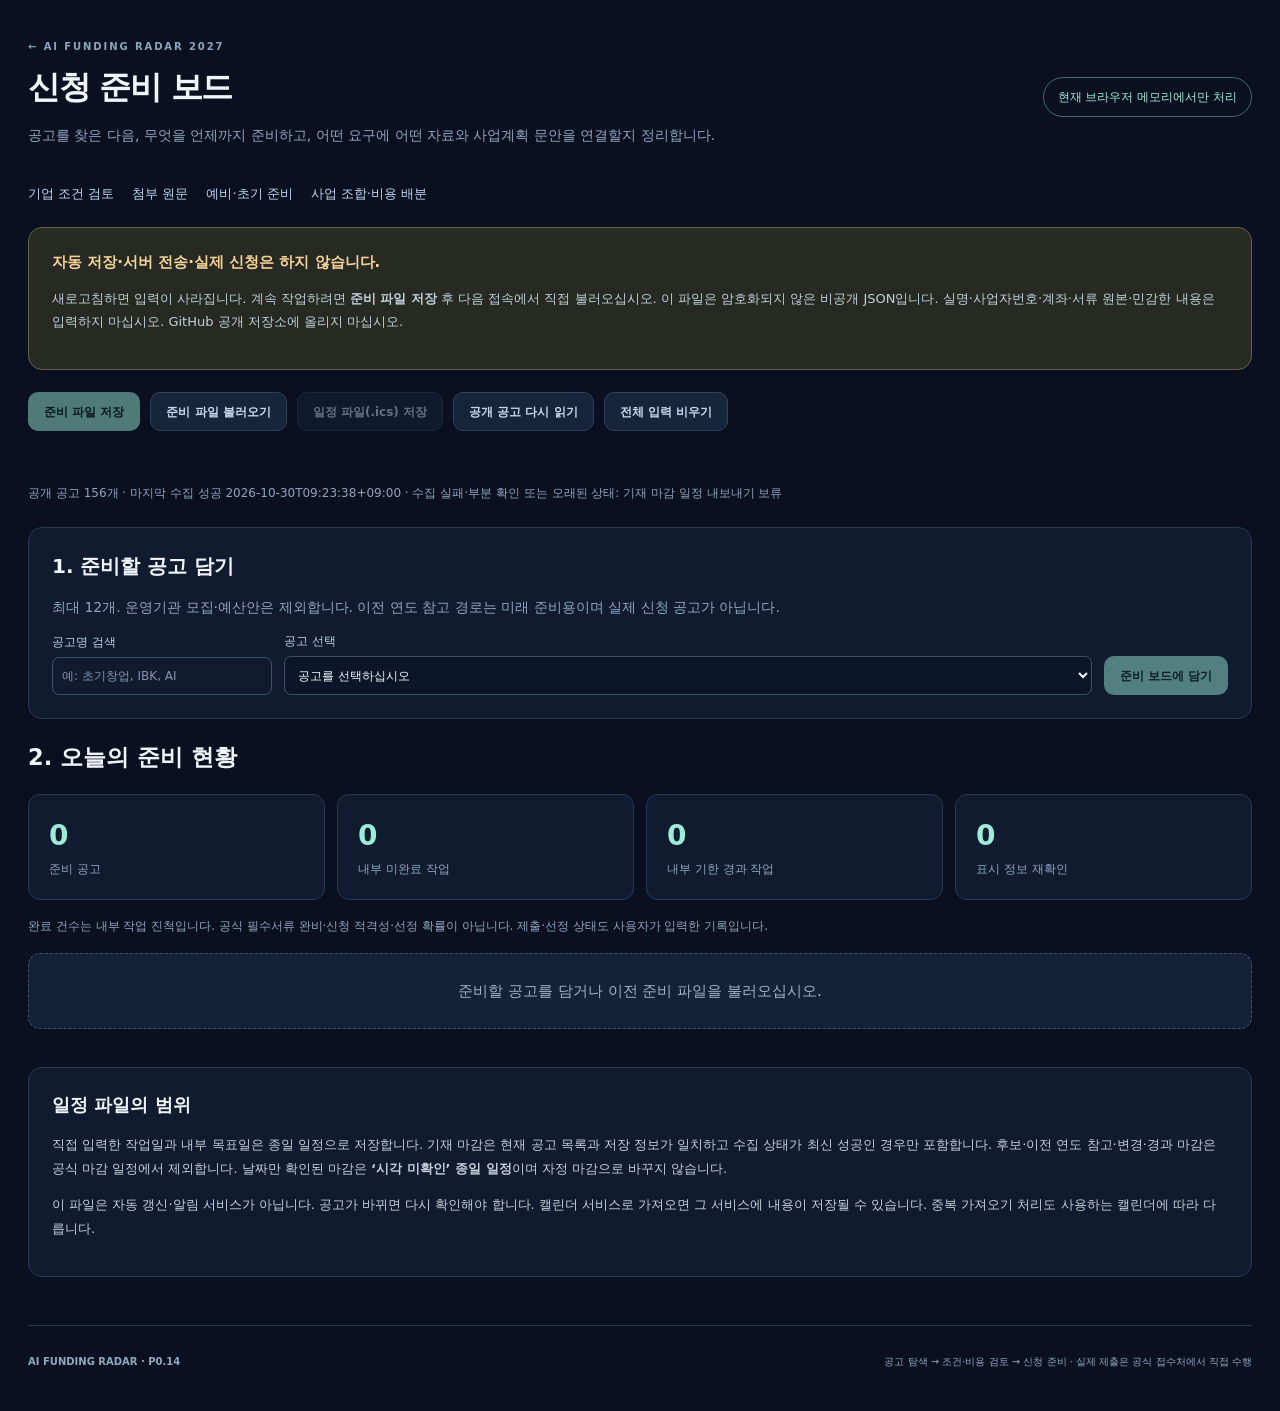
==== commit c121f855: "feat: P0.14 evidence-linked private business-plan workbench" ====
--- a/applications.html
+++ b/applications.html
@@ -7,11 +7,11 @@
 <title>신청 준비 보드 | AI FUNDING RADAR 2027</title>
 <link rel="icon" href="assets/favicon.svg" type="image/svg+xml">
 <link rel="stylesheet" href="assets/style.css"><link rel="stylesheet" href="assets/applications.css">
-<script src="assets/radar-core.js" defer></script><script src="assets/applications-core.js" defer></script><script src="assets/application-dossier.js" defer></script><script src="assets/application-dossier-view.js" defer></script><script src="assets/applications-ui.js" defer></script>
+<script src="assets/radar-core.js" defer></script><script src="assets/applications-core.js" defer></script><script src="assets/application-dossier.js" defer></script><script src="assets/application-dossier-view.js" defer></script><script src="assets/application-plan.js" defer></script><script src="assets/application-plan-view.js" defer></script><script src="assets/applications-ui.js" defer></script>
 </head>
 <body><a class="skip-link" href="#board">준비 보드로 이동</a>
 <div class="application-shell">
-<header class="application-header"><div><a href="index.html" class="eyebrow">← AI FUNDING RADAR 2027</a><h1>신청 준비 보드</h1><p>공고를 찾은 다음, 무엇을 언제까지 준비하고, 어떤 요구에 어떤 자료를 붙일지 정리합니다.</p></div><span class="private-badge">현재 브라우저 메모리에서만 처리</span></header>
+<header class="application-header"><div><a href="index.html" class="eyebrow">← AI FUNDING RADAR 2027</a><h1>신청 준비 보드</h1><p>공고를 찾은 다음, 무엇을 언제까지 준비하고, 어떤 요구에 어떤 자료와 사업계획 문안을 연결할지 정리합니다.</p></div><span class="private-badge">현재 브라우저 메모리에서만 처리</span></header>
 <nav class="application-nav" aria-label="검토 도구"><a href="eligibility.html">기업 조건 검토</a><a href="attachments.html">첨부 원문</a><a href="startup.html">예비·초기 준비</a><a href="portfolio.html">사업 조합·비용 배분</a></nav>
 <section class="privacy-notice" aria-label="저장 및 정보 처리 안내"><b>자동 저장·서버 전송·실제 신청은 하지 않습니다.</b><p>새로고침하면 입력이 사라집니다. 계속 작업하려면 <strong>준비 파일 저장</strong> 후 다음 접속에서 직접 불러오십시오. 이 파일은 암호화되지 않은 비공개 JSON입니다. 실명·사업자번호·계좌·서류 원본·민감한 내용은 입력하지 마십시오. GitHub 공개 저장소에 올리지 마십시오.</p></section>
 <section class="toolbar" aria-label="보드 관리">
@@ -21,12 +21,12 @@
 <button id="reloadPublic" class="btn btn-secondary" type="button">공개 공고 다시 읽기</button>
 <button id="clearBoard" class="btn btn-secondary" type="button">전체 입력 비우기</button>
 </section>
-<div id="importPreview" class="import-preview" hidden><b id="importSummary"></b><p>검증된 파일의 입력만 가져옵니다. P0.12(v1) 파일은 기존 작업을 보존하고 빈 문서 목록을 추가합니다. 새 v2 파일은 이전 화면에서 열 수 없습니다. 저장된 상태는 자체기록이며 공고의 적격성·제출·선정을 증명하지 않습니다. 현재 보드를 대체하므로 필요한 입력을 먼저 저장하십시오.</p><button id="applyImport" type="button" class="btn btn-primary">확인 후 현재 보드 대체</button><button id="cancelImport" type="button" class="btn btn-secondary">취소</button></div>
+<div id="importPreview" class="import-preview" hidden><b id="importSummary"></b><p>검증된 파일의 입력만 가져옵니다. P0.12(v1)·P0.13(v2) 파일은 작업·자료 연결을 보존하고 빈 초안 항목을 추가합니다. 새 v3 파일은 이전 화면에서 열 수 없습니다. 저장된 상태는 자체기록이며 공고의 적격성·제출·선정을 증명하지 않습니다. 현재 보드를 대체하므로 필요한 입력을 먼저 저장하십시오.</p><button id="applyImport" type="button" class="btn btn-primary">확인 후 현재 보드 대체</button><button id="cancelImport" type="button" class="btn btn-secondary">취소</button></div>
 <p id="message" class="message" role="status" aria-live="polite"></p>
 <p id="sourceStatus" class="source-status" role="status">공개 공고를 읽고 있습니다.</p>
 <section class="picker" aria-labelledby="pickerTitle"><h2 id="pickerTitle">1. 준비할 공고 담기</h2><p>최대 12개. 운영기관 모집·예산안은 제외합니다. 이전 연도 참고 경로는 미래 준비용이며 실제 신청 공고가 아닙니다.</p><div class="picker-controls"><label>공고명 검색<input id="noticeSearch" type="search" maxlength="160" placeholder="예: 초기창업, IBK, AI"></label><label class="grow">공고 선택<select id="noticeSelect" aria-label="준비할 공고"></select></label><button id="addNotice" class="btn btn-primary" type="button" disabled>준비 보드에 담기</button></div></section>
 <section aria-labelledby="summaryTitle"><h2 id="summaryTitle">2. 오늘의 준비 현황</h2><div id="summary" class="prep-summary"></div><p class="boundary">완료 건수는 내부 작업 진척입니다. 공식 필수서류 완비·신청 적격성·선정 확률이 아닙니다. 제출·선정 상태도 사용자가 입력한 기록입니다.</p></section>
 <section id="board" aria-label="공고별 준비 보드"><p class="empty">준비할 공고를 담거나 이전 준비 파일을 불러오십시오.</p></section>
 <section class="calendar-note"><h2>일정 파일의 범위</h2><p>직접 입력한 작업일과 내부 목표일은 종일 일정으로 저장합니다. 기재 마감은 현재 공고 목록과 저장 정보가 일치하고 수집 상태가 최신 성공인 경우만 포함합니다. 후보·이전 연도 참고·변경·경과 마감은 공식 마감 일정에서 제외합니다. 날짜만 확인된 마감은 <b>‘시각 미확인’ 종일 일정</b>이며 자정 마감으로 바꾸지 않습니다.</p><p>이 파일은 자동 갱신·알림 서비스가 아닙니다. 공고가 바뀌면 다시 확인해야 합니다. 캘린더 서비스로 가져오면 그 서비스에 내용이 저장될 수 있습니다. 중복 가져오기 처리도 사용하는 캘린더에 따라 다릅니다.</p></section>
-<footer>AI FUNDING RADAR · P0.13 <span>공고 탐색 → 조건·비용 검토 → 신청 준비 · 실제 제출은 공식 접수처에서 직접 수행</span></footer>
+<footer>AI FUNDING RADAR · P0.14 <span>공고 탐색 → 조건·비용 검토 → 신청 준비 · 실제 제출은 공식 접수처에서 직접 수행</span></footer>
 </div></body></html>
--- a/assets/applications.css
+++ b/assets/applications.css
@@ -13,3 +13,18 @@
 .dossier-links{display:flex;gap:8px;flex-wrap:wrap;margin:12px 0}.dossier-chip{display:inline-flex;gap:9px;align-items:center;background:#213a45;border:1px solid #436b6d;padding:7px 10px;border-radius:8px;font-size:12px}
 .dossier-chip button{font-size:11px;min-height:30px;padding:5px 8px}.dossier-row-status{font-size:12px;color:var(--gold);line-height:1.8;margin:9px 0 0}.dossier-actions{display:flex;gap:10px;flex-wrap:wrap;margin-top:15px}
 @media(max-width:640px){.dossier-fields{grid-template-columns:1fr}.dossier-wide{grid-column:auto}.dossier-add{flex-wrap:wrap}.dossier-add label{flex-basis:100%}.dossier-content{padding:0 12px 16px}.dossier-document,.dossier-requirement{padding:12px}.dossier-actions .btn{width:100%;white-space:normal}}
+
+/* P0.14 private business-plan drafting workbench */
+.draft-panel{margin-top:18px;border:1px solid #39516f;border-radius:12px;background:#102039}
+.draft-panel>summary,.draft-section>summary{padding:15px;cursor:pointer;font-weight:700}
+.draft-panel summary span{font-size:12px;font-weight:400;color:#b5c9dc;margin-left:8px}
+.draft-section{border-top:1px solid #344961;margin-top:12px;padding:0 10px 14px}
+.draft-fields{display:grid;grid-template-columns:repeat(2,minmax(0,1fr));gap:14px;margin:12px 0}
+.draft-fields label{display:flex;flex-direction:column;gap:7px;font-size:13px;color:#cfdeee}
+.draft-fields input,.draft-fields textarea{width:100%;min-height:42px;background:#0a1729;color:#f1f6fc;border:1px solid #41607e;border-radius:8px;padding:10px;font:inherit;line-height:1.7}
+.draft-fields textarea{min-height:165px;resize:vertical;font-size:14px}
+.draft-fields small{color:#9cb3cb;line-height:1.7}
+.draft-links{padding:12px 0;border-top:1px dashed #344961}
+.draft-preview{white-space:pre-wrap;overflow-wrap:anywhere;max-height:70vh;overflow:auto;background:#0a1729;color:#dfeaf7;border:1px solid #41607e;border-radius:10px;padding:18px;line-height:1.8;font-family:inherit;font-size:14px}
+.draft-panel .alert-list{white-space:pre-line}
+@media(max-width:650px){.draft-fields{grid-template-columns:1fr}.draft-panel summary span{display:block;margin:5px 0 0}}
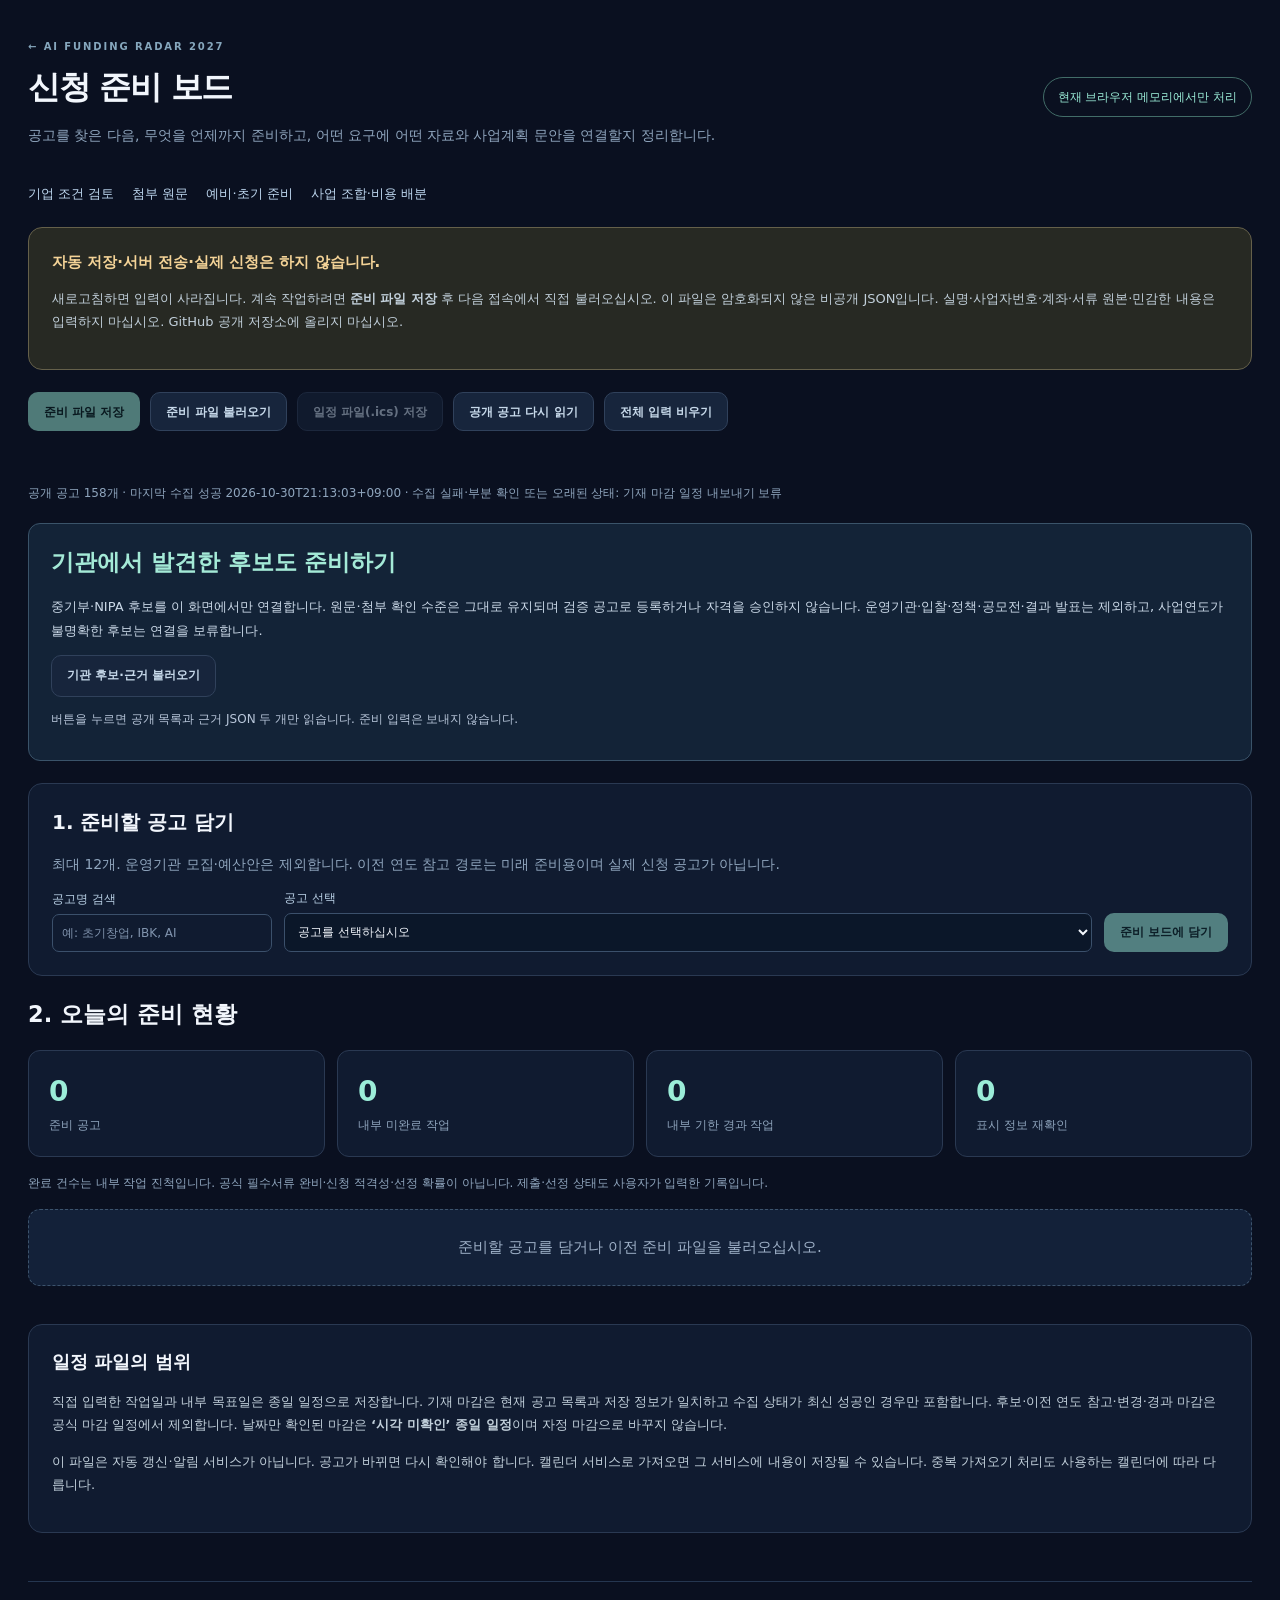
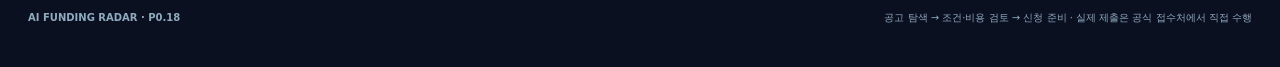
==== commit 14ae5d4d: "feat: P0.18 source-bound agency candidate preparation bridge" ====
--- a/applications.html
+++ b/applications.html
@@ -6,8 +6,8 @@
 <meta http-equiv="Content-Security-Policy" content="default-src 'self'; script-src 'self'; style-src 'self'; connect-src 'self'; img-src 'self' data:; object-src 'none'; base-uri 'none'; form-action 'none'">
 <title>신청 준비 보드 | AI FUNDING RADAR 2027</title>
 <link rel="icon" href="assets/favicon.svg" type="image/svg+xml">
-<link rel="stylesheet" href="assets/style.css"><link rel="stylesheet" href="assets/applications.css">
-<script src="assets/radar-core.js" defer></script><script src="assets/applications-core.js" defer></script><script src="assets/application-dossier.js" defer></script><script src="assets/application-dossier-view.js" defer></script><script src="assets/application-plan.js" defer></script><script src="assets/application-plan-view.js" defer></script><script src="assets/applications-ui.js" defer></script>
+<link rel="stylesheet" href="assets/style.css"><link rel="stylesheet" href="assets/applications.css"><link rel="stylesheet" href="assets/application-agency.css">
+<script src="assets/radar-core.js" defer></script><script src="assets/applications-core.js" defer></script><script src="assets/application-dossier.js" defer></script><script src="assets/application-dossier-view.js" defer></script><script src="assets/application-plan.js" defer></script><script src="assets/application-plan-view.js" defer></script><script src="assets/agency-report.js" defer></script><script src="assets/agency-evidence.js" defer></script><script src="assets/application-agency.js" defer></script><script src="assets/applications-ui.js" defer></script>
 </head>
 <body><a class="skip-link" href="#board">준비 보드로 이동</a>
 <div class="application-shell">
@@ -24,9 +24,10 @@
 <div id="importPreview" class="import-preview" hidden><b id="importSummary"></b><p>검증된 파일의 입력만 가져옵니다. P0.12(v1)·P0.13(v2) 파일은 작업·자료 연결을 보존하고 빈 초안 항목을 추가합니다. 새 v3 파일은 이전 화면에서 열 수 없습니다. 저장된 상태는 자체기록이며 공고의 적격성·제출·선정을 증명하지 않습니다. 현재 보드를 대체하므로 필요한 입력을 먼저 저장하십시오.</p><button id="applyImport" type="button" class="btn btn-primary">확인 후 현재 보드 대체</button><button id="cancelImport" type="button" class="btn btn-secondary">취소</button></div>
 <p id="message" class="message" role="status" aria-live="polite"></p>
 <p id="sourceStatus" class="source-status" role="status">공개 공고를 읽고 있습니다.</p>
+<section class="agency-prep-intro" aria-labelledby="agencyPrepTitle"><h2 id="agencyPrepTitle">기관에서 발견한 후보도 준비하기</h2><p>중기부·NIPA 후보를 이 화면에서만 연결합니다. 원문·첨부 확인 수준은 그대로 유지되며 검증 공고로 등록하거나 자격을 승인하지 않습니다. 운영기관·입찰·정책·공모전·결과 발표는 제외하고, 사업연도가 불명확한 후보는 연결을 보류합니다.</p><button id="loadAgency" type="button" class="btn btn-secondary">기관 후보·근거 불러오기</button><p id="agencyStatus" role="status" aria-live="polite">버튼을 누르면 공개 목록과 근거 JSON 두 개만 읽습니다. 준비 입력은 보내지 않습니다.</p></section>
 <section class="picker" aria-labelledby="pickerTitle"><h2 id="pickerTitle">1. 준비할 공고 담기</h2><p>최대 12개. 운영기관 모집·예산안은 제외합니다. 이전 연도 참고 경로는 미래 준비용이며 실제 신청 공고가 아닙니다.</p><div class="picker-controls"><label>공고명 검색<input id="noticeSearch" type="search" maxlength="160" placeholder="예: 초기창업, IBK, AI"></label><label class="grow">공고 선택<select id="noticeSelect" aria-label="준비할 공고"></select></label><button id="addNotice" class="btn btn-primary" type="button" disabled>준비 보드에 담기</button></div></section>
 <section aria-labelledby="summaryTitle"><h2 id="summaryTitle">2. 오늘의 준비 현황</h2><div id="summary" class="prep-summary"></div><p class="boundary">완료 건수는 내부 작업 진척입니다. 공식 필수서류 완비·신청 적격성·선정 확률이 아닙니다. 제출·선정 상태도 사용자가 입력한 기록입니다.</p></section>
 <section id="board" aria-label="공고별 준비 보드"><p class="empty">준비할 공고를 담거나 이전 준비 파일을 불러오십시오.</p></section>
 <section class="calendar-note"><h2>일정 파일의 범위</h2><p>직접 입력한 작업일과 내부 목표일은 종일 일정으로 저장합니다. 기재 마감은 현재 공고 목록과 저장 정보가 일치하고 수집 상태가 최신 성공인 경우만 포함합니다. 후보·이전 연도 참고·변경·경과 마감은 공식 마감 일정에서 제외합니다. 날짜만 확인된 마감은 <b>‘시각 미확인’ 종일 일정</b>이며 자정 마감으로 바꾸지 않습니다.</p><p>이 파일은 자동 갱신·알림 서비스가 아닙니다. 공고가 바뀌면 다시 확인해야 합니다. 캘린더 서비스로 가져오면 그 서비스에 내용이 저장될 수 있습니다. 중복 가져오기 처리도 사용하는 캘린더에 따라 다릅니다.</p></section>
-<footer>AI FUNDING RADAR · P0.14 <span>공고 탐색 → 조건·비용 검토 → 신청 준비 · 실제 제출은 공식 접수처에서 직접 수행</span></footer>
+<footer>AI FUNDING RADAR · P0.18 <span>공고 탐색 → 조건·비용 검토 → 신청 준비 · 실제 제출은 공식 접수처에서 직접 수행</span></footer>
 </div></body></html>
--- a/assets/application-agency.css
+++ b/assets/application-agency.css
@@ -0,0 +1 @@
+.agency-prep-intro,.agency-prep-context{margin:18px 0;padding:18px 22px;border:1px solid #3a5369;border-radius:12px;background:#132337;color:#cbd9e8;line-height:1.8}.agency-prep-intro h2,.agency-prep-context h4{margin:0 0 8px;color:#a4ead7}.agency-prep-intro p,.agency-prep-context p,.agency-prep-context li{font-size:13px;overflow-wrap:anywhere}.agency-prep-context a{color:#a4ead7;text-decoration:underline}.change-table td{overflow-wrap:anywhere;max-width:24rem}.agency-prep-context ul{padding-left:20px;margin:8px 0}#agencyStatus{font-size:12px;color:#b9c7db}@media(max-width:560px){.agency-prep-intro,.agency-prep-context{padding:14px}.agency-prep-intro h2{font-size:20px}}
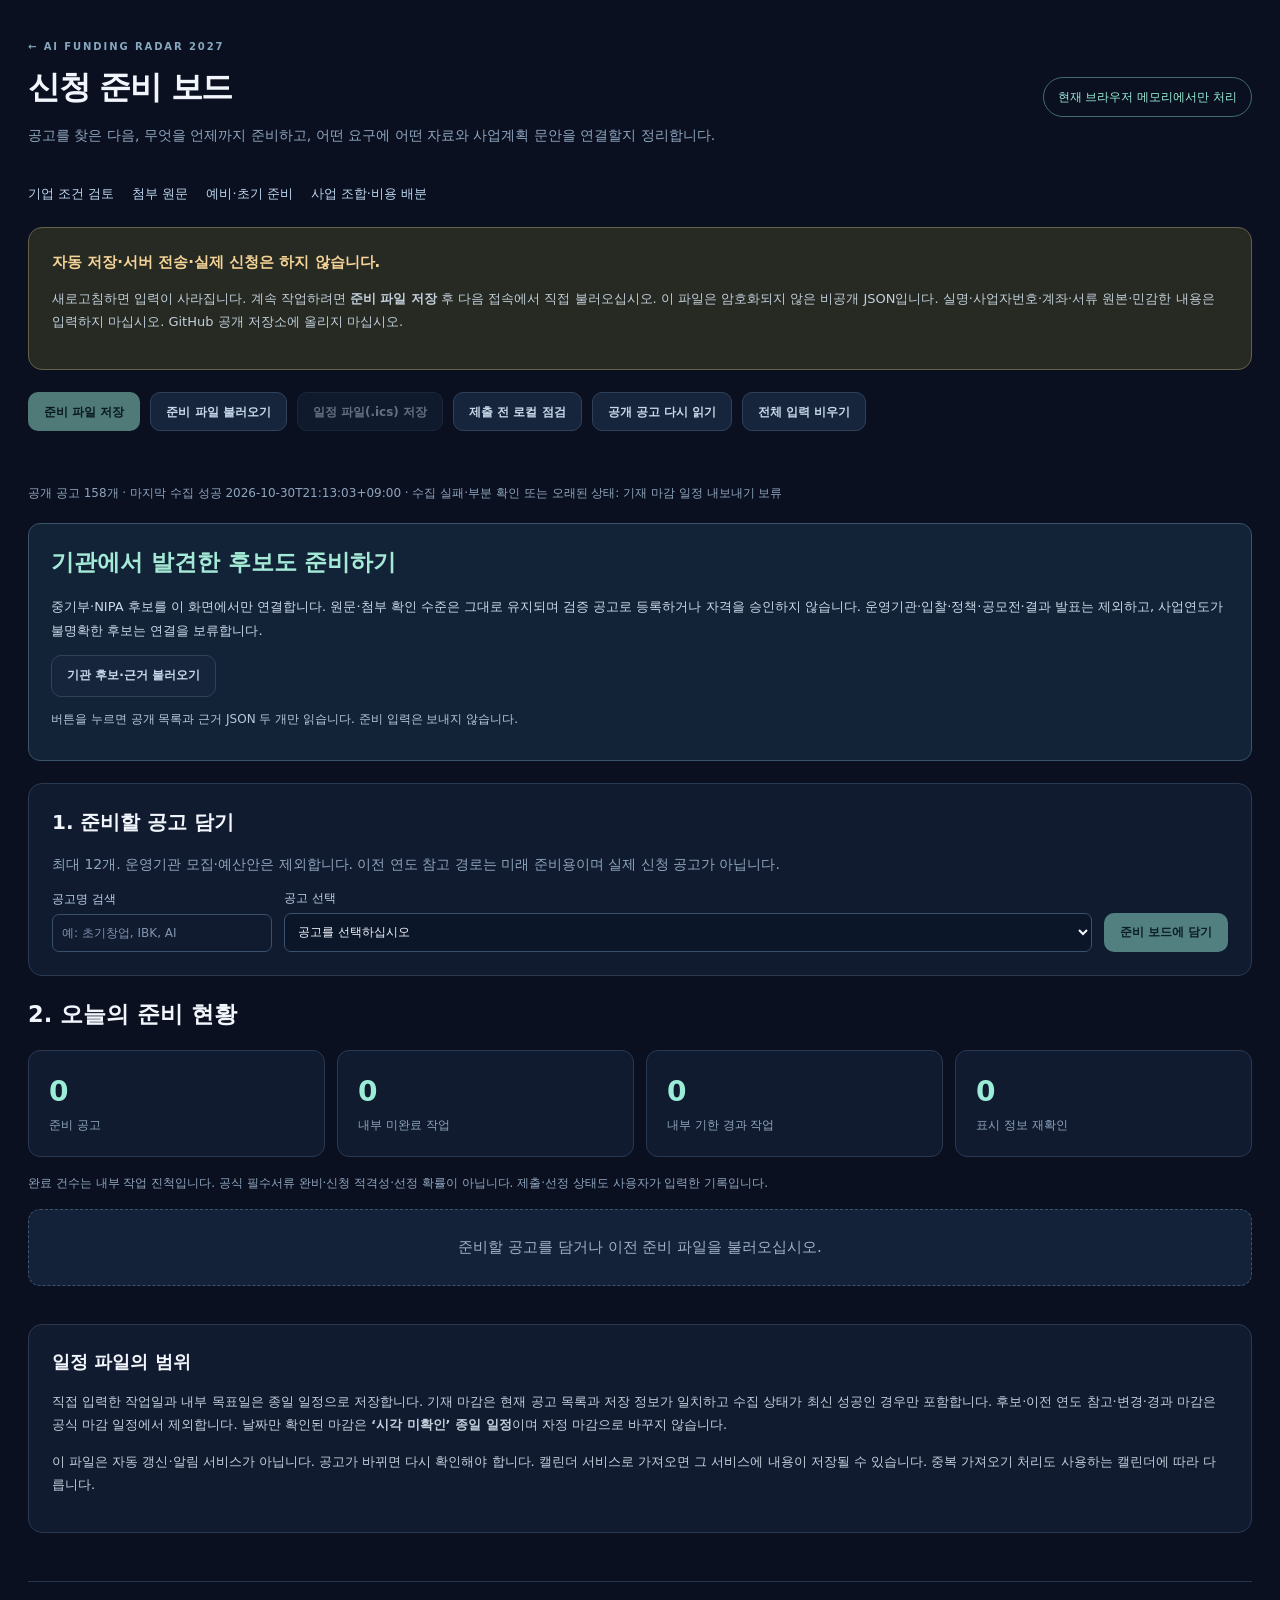
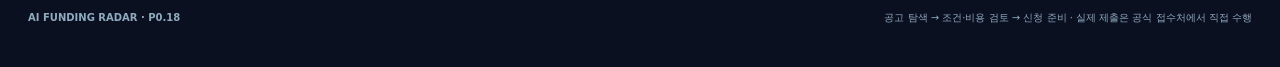
==== commit 3143ba84: "feat-p019-local-application-preflight" ====
--- a/applications.html
+++ b/applications.html
@@ -18,6 +18,7 @@
 <button id="saveBoard" class="btn btn-primary" type="button">준비 파일 저장</button>
 <label class="btn btn-secondary file-label" for="importFile">준비 파일 불러오기<input id="importFile" type="file" accept=".json,application/json"></label>
 <button id="calendarExport" class="btn btn-secondary" type="button">일정 파일(.ics) 저장</button>
+<a href="preflight.html" class="btn btn-secondary">제출 전 로컬 점검</a>
 <button id="reloadPublic" class="btn btn-secondary" type="button">공개 공고 다시 읽기</button>
 <button id="clearBoard" class="btn btn-secondary" type="button">전체 입력 비우기</button>
 </section>
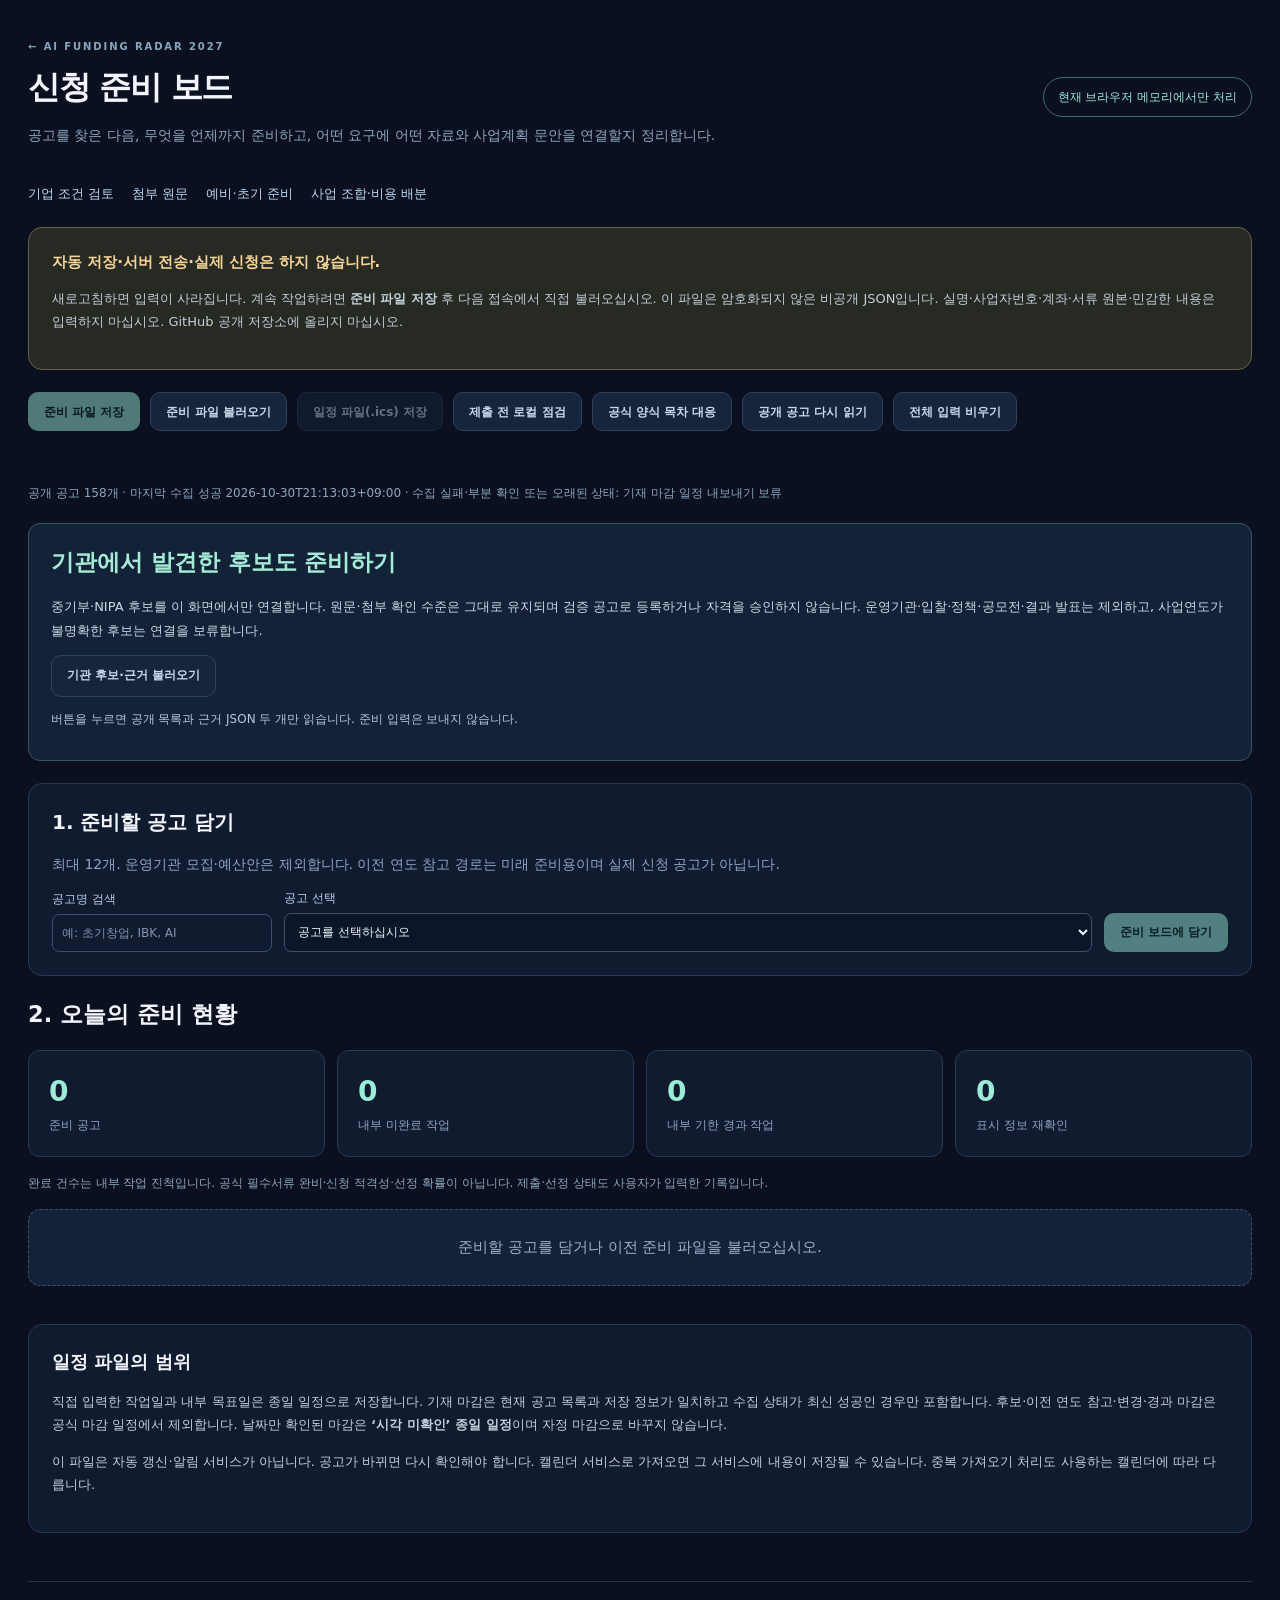
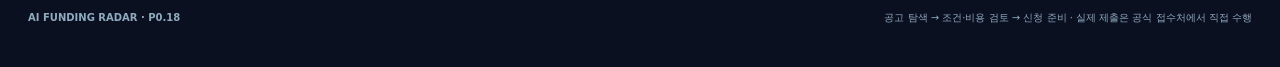
==== commit d55a1b93: "feat: connect P0.20 local form correspondence to application flow" ====
--- a/applications.html
+++ b/applications.html
@@ -19,6 +19,7 @@
 <label class="btn btn-secondary file-label" for="importFile">준비 파일 불러오기<input id="importFile" type="file" accept=".json,application/json"></label>
 <button id="calendarExport" class="btn btn-secondary" type="button">일정 파일(.ics) 저장</button>
 <a href="preflight.html" class="btn btn-secondary">제출 전 로컬 점검</a>
+<a href="form-mapping.html" class="btn btn-secondary">공식 양식 목차 대응</a>
 <button id="reloadPublic" class="btn btn-secondary" type="button">공개 공고 다시 읽기</button>
 <button id="clearBoard" class="btn btn-secondary" type="button">전체 입력 비우기</button>
 </section>
